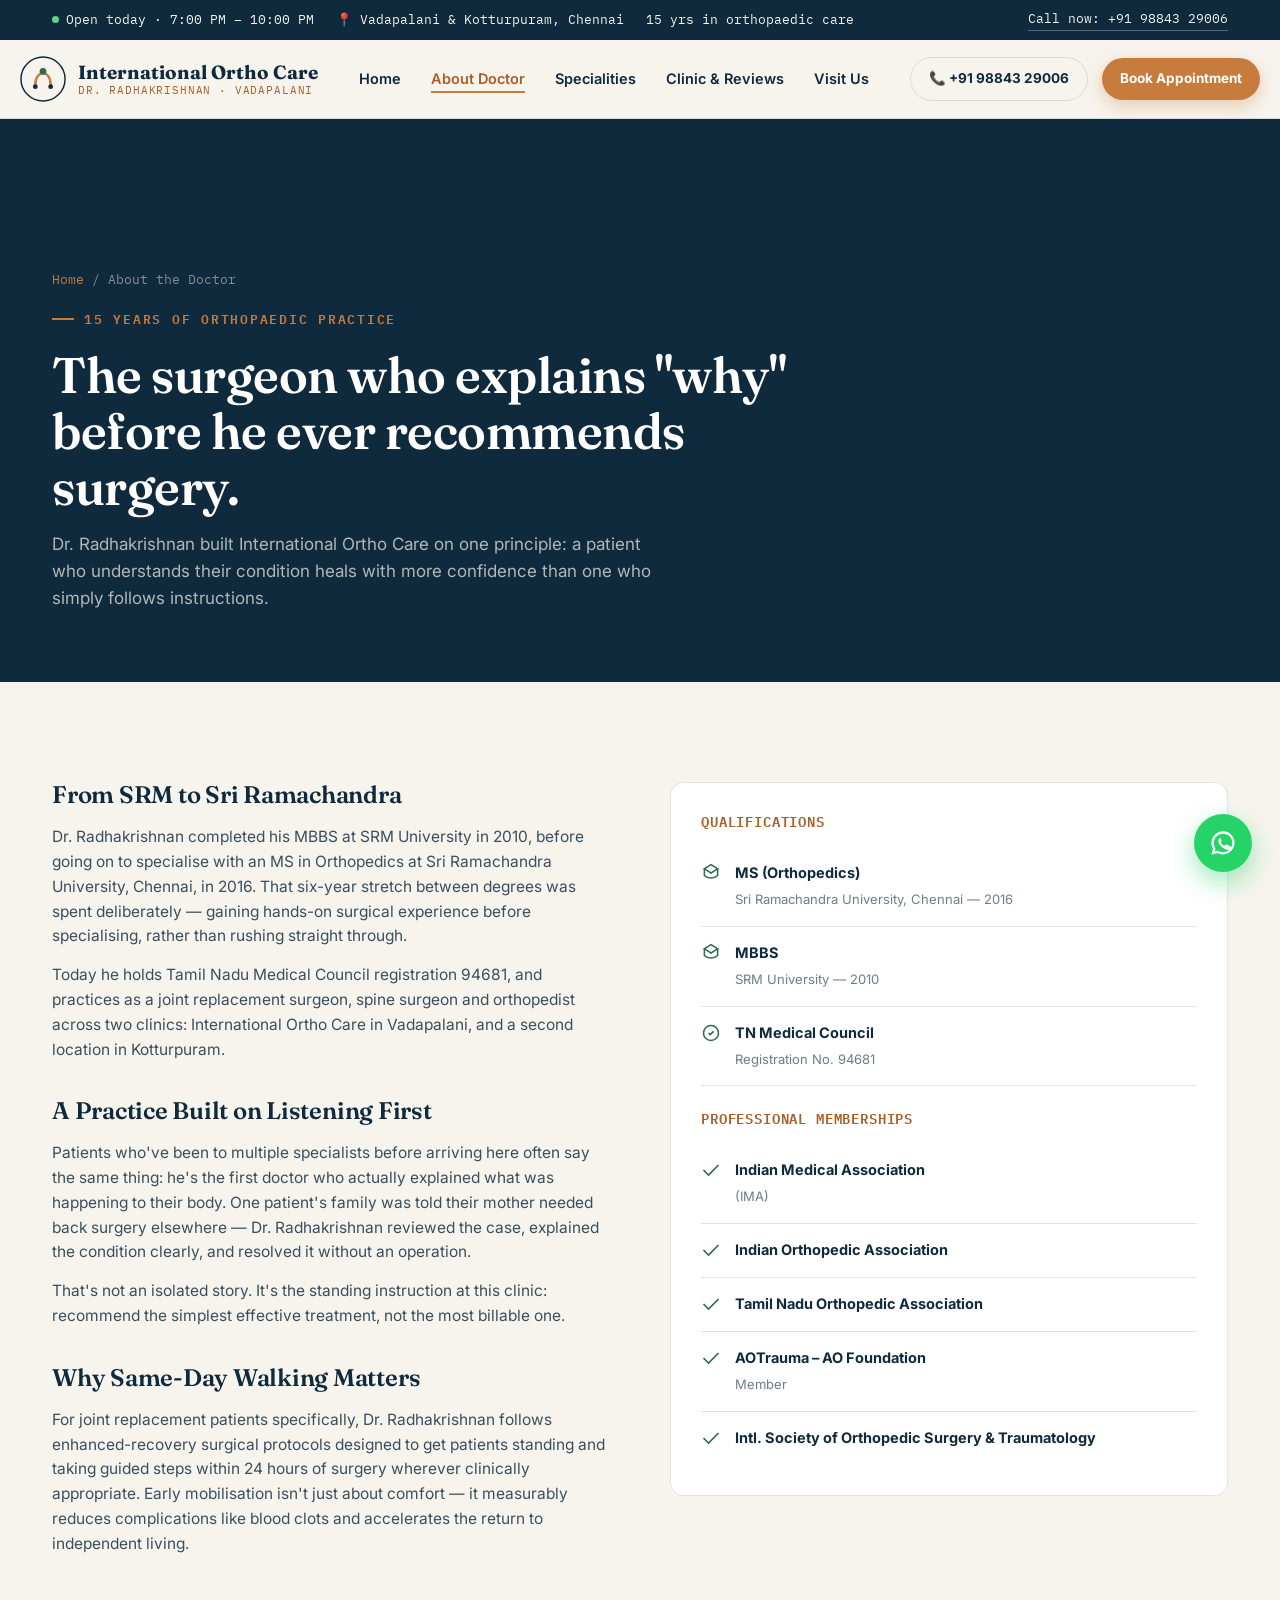
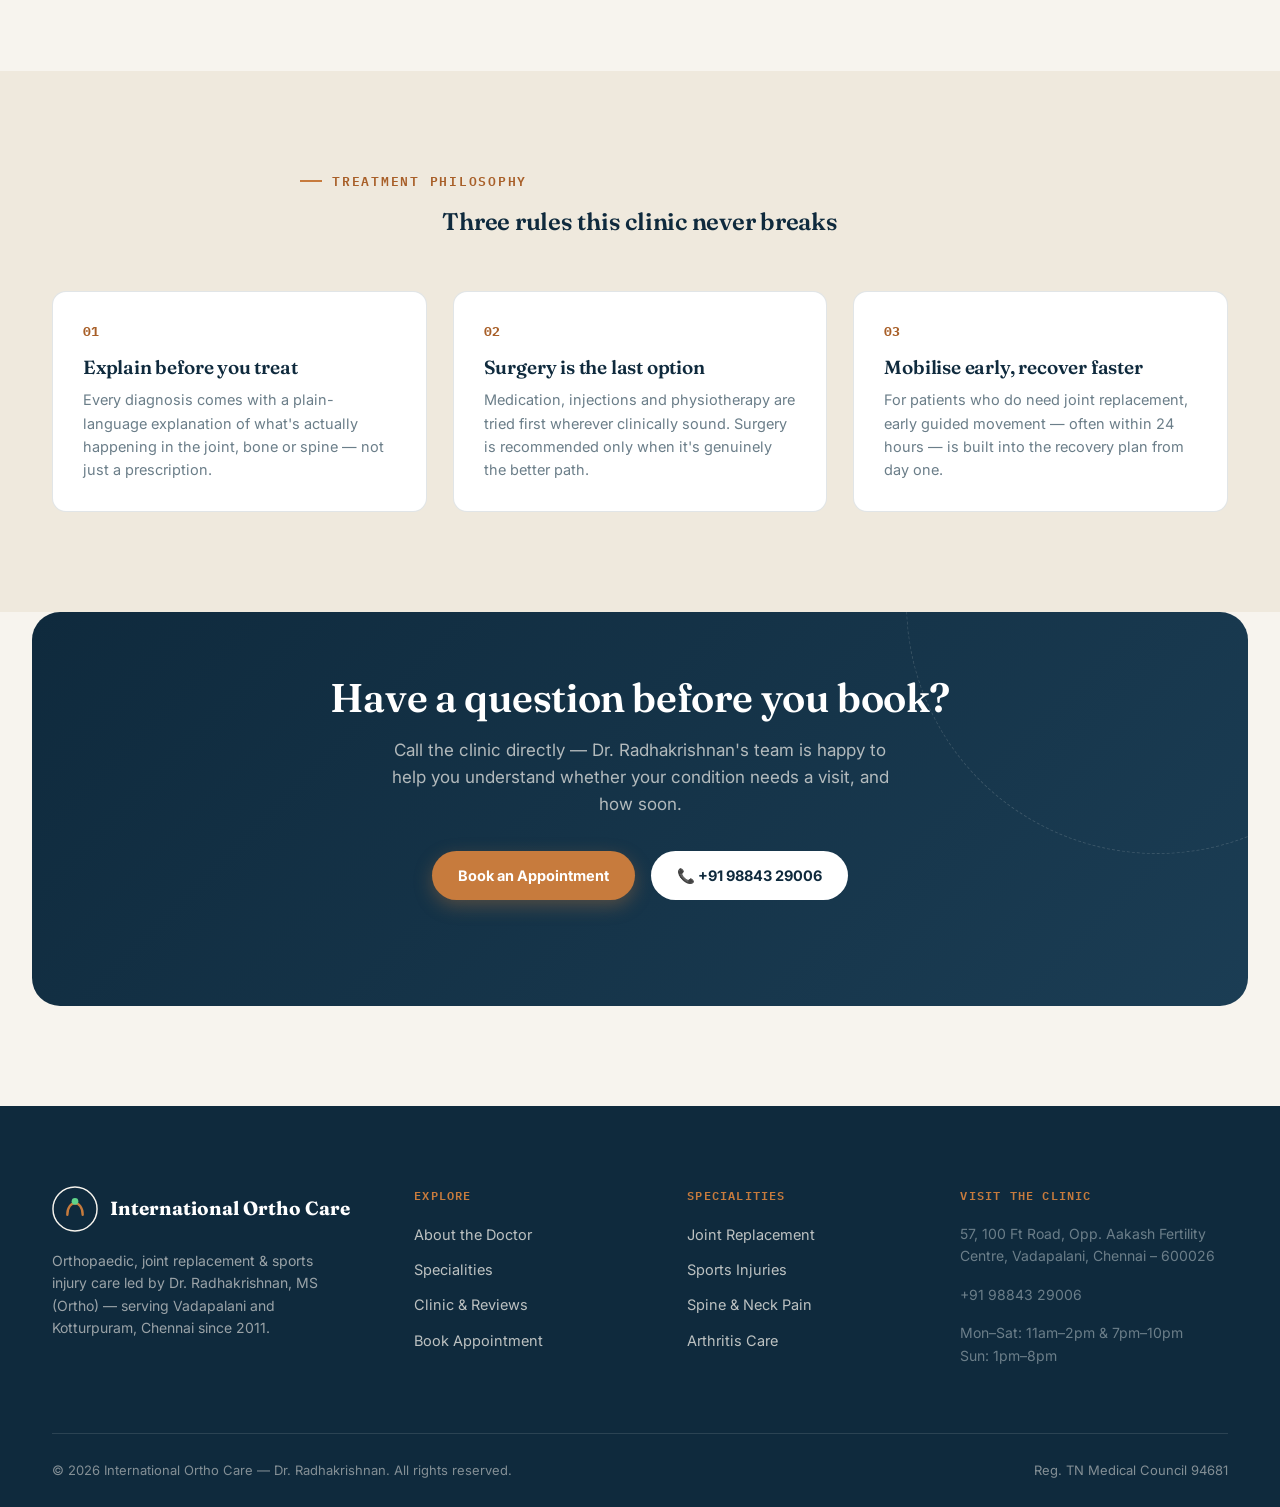
==== about.html @ 9eb08858 "ortho clinic full website" ====
<!doctype html>
<html lang="en">
  <head>
    <meta charset="UTF-8" />
    <meta name="viewport" content="width=device-width, initial-scale=1.0" />
    <title>
      About Dr. Radhakrishnan, MS (Ortho) | International Ortho Care, Vadapalani
    </title>
    <meta
      name="description"
      content="Meet Dr. Radhakrishnan — MS in Orthopedics from Sri Ramachandra University, 15 years' experience in joint replacement, sports injury & spine care at International Ortho Care, Vadapalani, Chennai."
    />
    <link
      rel="canonical"
      href="https://www.internationalorthocare.com/about.html"
    />
    <link rel="preconnect" href="https://fonts.googleapis.com" />
    <link rel="preconnect" href="https://fonts.gstatic.com" crossorigin />
    <link rel="stylesheet" href="css/style.css" />
    <style>
      .page-hero {
        background: var(--navy);
        padding: 150px 0 70px;
      }
      .page-hero .eyebrow {
        color: var(--clay);
      }
      .page-hero h1 {
        color: var(--white);
        font-size: clamp(34px, 4vw, 50px);
        max-width: 760px;
      }
      .page-hero p {
        color: rgba(247, 244, 238, 0.7);
        font-size: 17px;
        max-width: 600px;
        margin-top: 16px;
      }
      .breadcrumb {
        font-family: var(--mono);
        font-size: 12.5px;
        color: rgba(247, 244, 238, 0.5);
        margin-bottom: 20px;
      }
      .breadcrumb a {
        color: var(--clay);
      }

      .bio-grid {
        display: grid;
        grid-template-columns: 1fr 1fr;
        gap: 60px;
        align-items: start;
      }
      .bio-grid h3 {
        font-size: 24px;
        margin-bottom: 16px;
        margin-top: 36px;
      }
      .bio-grid h3:first-child {
        margin-top: 0;
      }
      .bio-grid p {
        font-size: 15.5px;
        color: var(--slate);
        margin-bottom: 14px;
      }

      .cred-list {
        background: var(--white);
        border: 1px solid var(--line);
        border-radius: var(--radius);
        padding: 30px;
        position: sticky;
        top: 100px;
      }
      .cred-list h4 {
        font-size: 14px;
        font-family: var(--mono);
        letter-spacing: 0.06em;
        text-transform: uppercase;
        color: var(--clay-deep);
        margin-bottom: 18px;
      }
      .cred-row {
        display: flex;
        gap: 14px;
        padding: 14px 0;
        border-bottom: 1px solid var(--line);
      }
      .cred-row:last-child {
        border-bottom: none;
      }
      .cred-row svg {
        flex-shrink: 0;
        color: var(--recovery);
        margin-top: 2px;
      }
      .cred-row strong {
        display: block;
        font-size: 14.5px;
        color: var(--navy);
        margin-bottom: 2px;
      }
      .cred-row span {
        font-size: 13px;
        color: var(--slate-light);
      }

      .philosophy-grid {
        display: grid;
        grid-template-columns: repeat(3, 1fr);
        gap: 26px;
      }
      .phil-card {
        background: var(--white);
        border-radius: var(--radius);
        padding: 30px;
        border: 1px solid var(--line);
      }
      .phil-num {
        font-family: var(--mono);
        font-size: 13px;
        color: var(--clay-deep);
        font-weight: 700;
        margin-bottom: 14px;
      }
      .phil-card h4 {
        font-size: 19px;
        margin-bottom: 10px;
      }
      .phil-card p {
        font-size: 14.5px;
        color: var(--slate-light);
      }
    </style>
  </head>
  <body>
    <a href="#main" class="skip-link">Skip to main content</a>

    <div class="topbar">
      <div class="container">
        <div class="topbar-left">
          <span
            ><span class="dot-live"></span> Open today · 7:00 PM – 10:00
            PM</span
          >
          <span>📍 Vadapalani &amp; Kotturpuram, Chennai</span>
          <span>15 yrs in orthopaedic care</span>
        </div>
        <a href="tel:+918124456789">Call now: +91 98843 29006</a>
      </div>
    </div>

    <header class="site-header">
      <div class="container nav-row">
        <a href="index.html" class="brand">
          <svg class="brand-mark" viewBox="0 0 48 48" fill="none">
            <circle
              cx="24"
              cy="24"
              r="23"
              stroke="#0F2A3D"
              stroke-width="1.5"
            />
            <path
              d="M16 30 C16 22, 20 18, 24 18 C28 18, 32 22, 32 30"
              stroke="#C77B3D"
              stroke-width="2.5"
              stroke-linecap="round"
              fill="none"
            />
            <circle cx="24" cy="16" r="3.5" fill="#2E6B4F" />
            <circle cx="16" cy="32" r="2.5" fill="#0F2A3D" />
            <circle cx="32" cy="32" r="2.5" fill="#0F2A3D" />
          </svg>
          <span class="brand-text"
            ><strong>International Ortho Care</strong
            ><span>Dr. Radhakrishnan · Vadapalani</span></span
          >
        </a>
        <nav class="main-nav">
          <ul>
            <li><a href="index.html">Home</a></li>
            <li><a href="about.html">About Doctor</a></li>
            <li><a href="services.html">Specialities</a></li>
            <li><a href="gallery.html">Clinic &amp; Reviews</a></li>
            <li><a href="contact.html">Visit Us</a></li>
          </ul>
        </nav>
        <div class="nav-cta">
          <a href="tel:+918124456789" class="btn btn-ghost btn-sm"
            >📞 +91 98843 29006</a
          >
          <a href="contact.html#book" class="btn btn-primary btn-sm"
            >Book Appointment</a
          >
        </div>
        <button class="nav-toggle" aria-label="Open menu">
          <span></span><span></span><span></span>
        </button>
      </div>
    </header>

    <div class="mobile-menu">
      <button class="mobile-close" aria-label="Close menu">
        <svg viewBox="0 0 24 24" fill="none">
          <path
            d="M5 5L19 19M19 5L5 19"
            stroke="currentColor"
            stroke-width="2"
            stroke-linecap="round"
          />
        </svg>
      </button>
      <ul>
        <li><a href="index.html">Home</a></li>
        <li><a href="about.html">About Doctor</a></li>
        <li><a href="services.html">Specialities</a></li>
        <li><a href="gallery.html">Clinic &amp; Reviews</a></li>
        <li><a href="contact.html">Visit Us</a></li>
      </ul>
      <a
        href="tel:+918124456789"
        class="btn btn-light btn-block"
        style="margin-bottom: 12px"
        >📞 Call +91 98843 29006</a
      >
      <a href="contact.html#book" class="btn btn-primary btn-block"
        >Book Appointment</a
      >
    </div>

    <main id="main">
      <section class="page-hero">
        <div class="container">
          <div class="breadcrumb">
            <a href="index.html">Home</a> / About the Doctor
          </div>
          <div class="eyebrow">15 Years of Orthopaedic Practice</div>
          <h1>
            The surgeon who explains "why" before he ever recommends surgery.
          </h1>
          <p>
            Dr. Radhakrishnan built International Ortho Care on one principle: a
            patient who understands their condition heals with more confidence
            than one who simply follows instructions.
          </p>
        </div>
      </section>

      <section class="section-pad">
        <div class="container">
          <div class="bio-grid">
            <div class="reveal">
              <h3>From SRM to Sri Ramachandra</h3>
              <p>
                Dr. Radhakrishnan completed his MBBS at SRM University in 2010,
                before going on to specialise with an MS in Orthopedics at Sri
                Ramachandra University, Chennai, in 2016. That six-year stretch
                between degrees was spent deliberately — gaining hands-on
                surgical experience before specialising, rather than rushing
                straight through.
              </p>
              <p>
                Today he holds Tamil Nadu Medical Council registration 94681,
                and practices as a joint replacement surgeon, spine surgeon and
                orthopedist across two clinics: International Ortho Care in
                Vadapalani, and a second location in Kotturpuram.
              </p>

              <h3>A Practice Built on Listening First</h3>
              <p>
                Patients who've been to multiple specialists before arriving
                here often say the same thing: he's the first doctor who
                actually explained what was happening to their body. One
                patient's family was told their mother needed back surgery
                elsewhere — Dr. Radhakrishnan reviewed the case, explained the
                condition clearly, and resolved it without an operation.
              </p>
              <p>
                That's not an isolated story. It's the standing instruction at
                this clinic: recommend the simplest effective treatment, not the
                most billable one.
              </p>

              <h3>Why Same-Day Walking Matters</h3>
              <p>
                For joint replacement patients specifically, Dr. Radhakrishnan
                follows enhanced-recovery surgical protocols designed to get
                patients standing and taking guided steps within 24 hours of
                surgery wherever clinically appropriate. Early mobilisation
                isn't just about comfort — it measurably reduces complications
                like blood clots and accelerates the return to independent
                living.
              </p>
            </div>

            <div class="cred-list reveal">
              <h4>Qualifications</h4>
              <div class="cred-row">
                <svg width="20" height="20" viewBox="0 0 24 24" fill="none">
                  <path
                    d="M12 2L20 7L12 12L4 7L12 2Z"
                    stroke="currentColor"
                    stroke-width="1.8"
                  />
                  <path
                    d="M4 7V15C4 15 7 18 12 18C17 18 20 15 20 15V7"
                    stroke="currentColor"
                    stroke-width="1.8"
                  />
                </svg>
                <div>
                  <strong>MS (Orthopedics)</strong
                  ><span>Sri Ramachandra University, Chennai — 2016</span>
                </div>
              </div>
              <div class="cred-row">
                <svg width="20" height="20" viewBox="0 0 24 24" fill="none">
                  <path
                    d="M12 2L20 7L12 12L4 7L12 2Z"
                    stroke="currentColor"
                    stroke-width="1.8"
                  />
                  <path
                    d="M4 7V15C4 15 7 18 12 18C17 18 20 15 20 15V7"
                    stroke="currentColor"
                    stroke-width="1.8"
                  />
                </svg>
                <div>
                  <strong>MBBS</strong><span>SRM University — 2010</span>
                </div>
              </div>
              <div class="cred-row">
                <svg width="20" height="20" viewBox="0 0 24 24" fill="none">
                  <path
                    d="M9 12L11 14L15 10"
                    stroke="currentColor"
                    stroke-width="2"
                  />
                  <circle
                    cx="12"
                    cy="12"
                    r="9"
                    stroke="currentColor"
                    stroke-width="1.8"
                  />
                </svg>
                <div>
                  <strong>TN Medical Council</strong
                  ><span>Registration No. 94681</span>
                </div>
              </div>
              <h4 style="margin-top: 24px">Professional Memberships</h4>
              <div class="cred-row">
                <svg width="20" height="20" viewBox="0 0 24 24" fill="none">
                  <path
                    d="M3 12L9 18L21 6"
                    stroke="currentColor"
                    stroke-width="2"
                  />
                </svg>
                <div>
                  <strong>Indian Medical Association</strong><span>(IMA)</span>
                </div>
              </div>
              <div class="cred-row">
                <svg width="20" height="20" viewBox="0 0 24 24" fill="none">
                  <path
                    d="M3 12L9 18L21 6"
                    stroke="currentColor"
                    stroke-width="2"
                  />
                </svg>
                <div><strong>Indian Orthopedic Association</strong></div>
              </div>
              <div class="cred-row">
                <svg width="20" height="20" viewBox="0 0 24 24" fill="none">
                  <path
                    d="M3 12L9 18L21 6"
                    stroke="currentColor"
                    stroke-width="2"
                  />
                </svg>
                <div><strong>Tamil Nadu Orthopedic Association</strong></div>
              </div>
              <div class="cred-row">
                <svg width="20" height="20" viewBox="0 0 24 24" fill="none">
                  <path
                    d="M3 12L9 18L21 6"
                    stroke="currentColor"
                    stroke-width="2"
                  />
                </svg>
                <div>
                  <strong>AOTrauma – AO Foundation</strong><span>Member</span>
                </div>
              </div>
              <div class="cred-row">
                <svg width="20" height="20" viewBox="0 0 24 24" fill="none">
                  <path
                    d="M3 12L9 18L21 6"
                    stroke="currentColor"
                    stroke-width="2"
                  />
                </svg>
                <div>
                  <strong
                    >Intl. Society of Orthopedic Surgery &amp;
                    Traumatology</strong
                  >
                </div>
              </div>
            </div>
          </div>
        </div>
      </section>

      <section class="section-pad bg-deep">
        <div class="container">
          <div class="section-head center reveal">
            <div class="eyebrow">Treatment Philosophy</div>
            <h2>Three rules this clinic never breaks</h2>
          </div>
          <div class="philosophy-grid reveal-stagger">
            <div class="phil-card">
              <div class="phil-num">01</div>
              <h4>Explain before you treat</h4>
              <p>
                Every diagnosis comes with a plain-language explanation of
                what's actually happening in the joint, bone or spine — not just
                a prescription.
              </p>
            </div>
            <div class="phil-card">
              <div class="phil-num">02</div>
              <h4>Surgery is the last option</h4>
              <p>
                Medication, injections and physiotherapy are tried first
                wherever clinically sound. Surgery is recommended only when it's
                genuinely the better path.
              </p>
            </div>
            <div class="phil-card">
              <div class="phil-num">03</div>
              <h4>Mobilise early, recover faster</h4>
              <p>
                For patients who do need joint replacement, early guided
                movement — often within 24 hours — is built into the recovery
                plan from day one.
              </p>
            </div>
          </div>
        </div>
      </section>

      <section class="section-pad" style="padding-top: 0">
        <div class="cta-banner reveal">
          <h2>Have a question before you book?</h2>
          <p>
            Call the clinic directly — Dr. Radhakrishnan's team is happy to help
            you understand whether your condition needs a visit, and how soon.
          </p>
          <div class="hero-ctas">
            <a href="contact.html#book" class="btn btn-primary"
              >Book an Appointment</a
            >
            <a href="tel:+918124456789" class="btn btn-light"
              >📞 +91 98843 29006</a
            >
          </div>
        </div>
      </section>
    </main>

    <footer class="site-footer">
      <div class="container">
        <div class="footer-grid">
          <div class="footer-col footer-brand">
            <a href="index.html" class="brand">
              <svg class="brand-mark" viewBox="0 0 48 48" fill="none">
                <circle
                  cx="24"
                  cy="24"
                  r="23"
                  stroke="#F7F4EE"
                  stroke-width="1.5"
                />
                <path
                  d="M16 30 C16 22, 20 18, 24 18 C28 18, 32 22, 32 30"
                  stroke="#C77B3D"
                  stroke-width="2.5"
                  stroke-linecap="round"
                  fill="none"
                />
                <circle cx="24" cy="16" r="3.5" fill="#5FD38A" />
              </svg>
              <span class="brand-text"
                ><strong>International Ortho Care</strong></span
              >
            </a>
            <p>
              Orthopaedic, joint replacement &amp; sports injury care led by Dr.
              Radhakrishnan, MS (Ortho) — serving Vadapalani and Kotturpuram,
              Chennai since 2011.
            </p>
          </div>
          <div class="footer-col">
            <h5>Explore</h5>
            <ul>
              <li><a href="about.html">About the Doctor</a></li>
              <li><a href="services.html">Specialities</a></li>
              <li><a href="gallery.html">Clinic &amp; Reviews</a></li>
              <li><a href="contact.html">Book Appointment</a></li>
            </ul>
          </div>
          <div class="footer-col">
            <h5>Specialities</h5>
            <ul>
              <li>
                <a href="services.html#joint-replacement">Joint Replacement</a>
              </li>
              <li><a href="services.html#sports-injury">Sports Injuries</a></li>
              <li><a href="services.html#spine">Spine &amp; Neck Pain</a></li>
              <li><a href="services.html#arthritis">Arthritis Care</a></li>
            </ul>
          </div>
          <div class="footer-col">
            <h5>Visit the Clinic</h5>
            <div class="visit-row">
              <p>
                57, 100 Ft Road, Opp. Aakash Fertility Centre, Vadapalani,
                Chennai – 600026
              </p>
            </div>
            <div class="visit-row">
              <a href="tel:+918124456789">+91 98843 29006</a>
            </div>
            <div class="visit-row">
              <p>Mon–Sat: 11am–2pm &amp; 7pm–10pm<br />Sun: 1pm–8pm</p>
            </div>
          </div>
        </div>
        <div class="footer-bottom">
          <span
            >© 2026 International Ortho Care — Dr. Radhakrishnan. All rights
            reserved.</span
          ><span>Reg. TN Medical Council 94681</span>
        </div>
      </div>
    </footer>

    <div class="sticky-cta">
      <a href="tel:+918124456789" class="btn btn-ghost">📞 Call</a>
      <a href="contact.html#book" class="btn btn-primary">Book Appointment</a>
    </div>

    <a
      href="https://wa.me/918124456789?text=Hi%2C%20I%27d%20like%20to%20book%20an%20appointment"
      class="fab-whatsapp"
      aria-label="Chat on WhatsApp"
      target="_blank"
      rel="noopener"
    >
      <svg width="28" height="28" viewBox="0 0 24 24" fill="white">
        <path
          d="M12.04 2C6.58 2 2.13 6.45 2.13 11.91C2.13 13.66 2.6 15.36 3.48 16.86L2 22L7.32 20.55C8.76 21.34 10.38 21.76 12.04 21.76C17.5 21.76 21.95 17.31 21.95 11.85C21.95 9.2 20.92 6.71 19.05 4.84C17.18 2.96 14.69 2 12.04 2ZM12.04 19.93C10.56 19.93 9.12 19.53 7.86 18.78L7.55 18.6L4.83 19.33L5.58 16.7L5.38 16.38C4.55 15.06 4.11 13.51 4.11 11.91C4.11 7.52 7.65 3.97 12.05 3.97C14.18 3.97 16.18 4.8 17.67 6.3C19.16 7.79 19.98 9.78 19.97 11.85C19.97 16.24 16.43 19.93 12.04 19.93ZM16.56 13.99C16.32 13.87 15.15 13.29 14.93 13.21C14.71 13.13 14.55 13.09 14.39 13.33C14.23 13.57 13.77 14.11 13.62 14.27C13.48 14.43 13.34 14.45 13.1 14.33C12.86 14.21 12.13 13.96 11.36 13.27C10.66 12.65 10.21 11.89 10.07 11.65C9.93 11.41 10.06 11.27 10.18 11.15C10.3 11.03 10.46 10.83 10.6 10.65C10.74 10.47 10.78 10.35 10.86 10.19C10.94 10.03 10.9 9.89 10.82 9.77C10.74 9.65 10.34 8.69 10.16 8.27C9.98 7.85 9.78 7.91 9.62 7.91C9.46 7.91 9.18 7.91 8.94 8.13C8.7 8.35 8 9.01 8 10.33C8 11.65 8.96 12.93 9.1 13.13C9.24 13.33 11 16.05 13.7 17.07C16.4 18.09 16.4 17.73 16.84 17.69C17.28 17.65 18.36 17.05 18.58 16.41C18.8 15.77 18.8 15.23 18.72 15.13C18.64 15.03 16.8 14.11 16.56 13.99Z"
        />
      </svg>
    </a>

    <script src="js/main.js"></script>
  </body>
</html>
---- css/style.css ----
/* ============================================
   INTERNATIONAL ORTHO CARE — DESIGN SYSTEM
   ============================================ */

@import url('https://fonts.googleapis.com/css2?family=Fraunces:ital,opsz,wght@0,9..144,300..900;1,9..144,300..900&family=Inter:wght@400;500;600;700;800&family=IBM+Plex+Mono:wght@400;500;600&display=swap');

:root{
  /* Color tokens */
  --navy: #0F2A3D;
  --navy-soft: #1B3D54;
  --bone: #F7F4EE;
  --bone-deep: #EFE9DD;
  --clay: #C77B3D;
  --clay-deep: #A85F28;
  --recovery: #2E6B4F;
  --recovery-light: #DCE9E1;
  --slate: #3A4F5C;
  --slate-light: #6B7E89;
  --white: #FFFFFF;
  --line: rgba(15,42,61,0.12);

  /* Type */
  --display: 'Fraunces', serif;
  --body: 'Inter', sans-serif;
  --mono: 'IBM Plex Mono', monospace;

  --radius: 14px;
  --radius-sm: 8px;
  --ease: cubic-bezier(.22,1,.36,1);
}

*{ margin:0; padding:0; box-sizing:border-box; }
html{ scroll-behavior:smooth; }

@media (prefers-reduced-motion: reduce){
  html{ scroll-behavior:auto; }
  *, *::before, *::after{ animation-duration:0.001ms !important; animation-iteration-count:1 !important; transition-duration:0.001ms !important; scroll-behavior:auto !important; }
}

body{
  font-family: var(--body);
  background: var(--bone);
  color: var(--slate);
  line-height: 1.6;
  font-size: 16px;
  overflow-x: hidden;
  -webkit-font-smoothing: antialiased;
}

img{ max-width:100%; display:block; }
a{ color:inherit; text-decoration:none; }
ul{ list-style:none; }
button{ font-family:inherit; cursor:pointer; border:none; background:none; }

.container{
  max-width: 1240px;
  margin: 0 auto;
  padding: 0 32px;
}

h1,h2,h3,h4{
  font-family: var(--display);
  color: var(--navy);
  font-weight: 600;
  line-height: 1.12;
  letter-spacing: -0.01em;
}

.eyebrow{
  font-family: var(--mono);
  font-size: 12.5px;
  letter-spacing: 0.14em;
  text-transform: uppercase;
  color: var(--clay-deep);
  font-weight: 600;
  display:flex;
  align-items:center;
  gap:10px;
  margin-bottom: 18px;
}
.eyebrow::before{
  content:'';
  width:22px; height:2px;
  background: var(--clay);
  display:inline-block;
}

:focus-visible{
  outline: 3px solid var(--clay);
  outline-offset: 3px;
  border-radius: 4px;
}

/* ============ SKIP LINK ============ */
.skip-link{
  position:absolute; left:-999px; top:auto;
  background:var(--navy); color:var(--white); padding:10px 18px;
  z-index:999; border-radius:0 0 8px 0;
}
.skip-link:focus{ left:0; top:0; }

/* ============ TOPBAR (urgency strip) ============ */
.topbar{
  background: var(--navy);
  color: var(--bone);
  font-family: var(--mono);
  font-size: 13px;
}
.topbar .container{
  display:flex; justify-content:space-between; align-items:center;
  padding-top:9px; padding-bottom:9px;
  flex-wrap:wrap; gap:8px;
}
.topbar-left{ display:flex; gap:22px; align-items:center; flex-wrap:wrap; }
.topbar-left span{ display:flex; align-items:center; gap:7px; }
.dot-live{
  width:7px; height:7px; border-radius:50%; background:#5FD38A;
  box-shadow:0 0 0 0 rgba(95,211,138,.6);
  animation: pulse-dot 2s infinite;
}
@keyframes pulse-dot{
  0%{ box-shadow:0 0 0 0 rgba(95,211,138,.6); }
  70%{ box-shadow:0 0 0 6px rgba(95,211,138,0); }
  100%{ box-shadow:0 0 0 0 rgba(95,211,138,0); }
}
.topbar a{ color:var(--bone); border-bottom:1px solid rgba(247,244,238,.3); }
.topbar a:hover{ border-color: var(--clay); color: #fff; }

/* ============ HEADER / NAV ============ */
.site-header{
  background: rgba(247,244,238,0.92);
  backdrop-filter: blur(10px);
  position: sticky; top:0; z-index: 200;
  border-bottom: 1px solid var(--line);
  transition: box-shadow .3s var(--ease);
}
.site-header.scrolled{ box-shadow: 0 6px 24px rgba(15,42,61,0.08); }
.nav-row{
  display:flex; align-items:center; justify-content:space-between;
  padding: 16px 0;
}
.brand{ display:flex; align-items:center; gap:12px; }
.brand-mark{
  width:46px; height:46px; flex-shrink:0;
}
.brand-text{ display:flex; flex-direction:column; line-height:1.15; }
.brand-text strong{
  font-family: var(--display); font-size: 19px; color: var(--navy); font-weight:700;
}
.brand-text span{
  font-family: var(--mono); font-size: 10.5px; letter-spacing:.08em; color: var(--clay-deep); text-transform:uppercase;
}

.main-nav{ display:flex; align-items:center; gap:34px; }
.main-nav ul{ display:flex; gap:30px; }
.main-nav a{
  font-size: 14.5px; font-weight:600; color: var(--navy);
  position:relative; padding: 6px 0;
}
.main-nav a::after{
  content:''; position:absolute; left:0; bottom:0; width:0; height:2px;
  background: var(--clay); transition: width .3s var(--ease);
}
.main-nav a:hover::after, .main-nav a.active::after{ width:100%; }
.main-nav a.active{ color: var(--clay-deep); }

.nav-cta{ display:flex; align-items:center; gap:14px; }

.btn{
  display:inline-flex; align-items:center; justify-content:center; gap:9px;
  padding: 13px 26px;
  border-radius: 100px;
  font-weight:700; font-size:14.5px;
  transition: transform .25s var(--ease), box-shadow .25s var(--ease), background .25s var(--ease);
  white-space:nowrap;
}
.btn-primary{
  background: var(--clay); color: var(--white);
  box-shadow: 0 6px 18px rgba(199,123,61,0.35);
}
.btn-primary:hover{ background: var(--clay-deep); transform: translateY(-2px); box-shadow: 0 10px 24px rgba(199,123,61,0.45); }
.btn-ghost{
  background: transparent; color: var(--navy); border: 1.5px solid var(--line);
}
.btn-ghost:hover{ border-color: var(--navy); background: rgba(15,42,61,0.04); }
.btn-light{
  background: var(--white); color: var(--navy);
}
.btn-light:hover{ transform: translateY(-2px); box-shadow: 0 10px 24px rgba(0,0,0,0.12); }
.btn-block{ width:100%; }
.btn-sm{ padding:10px 18px; font-size:13.5px; }

.nav-toggle{ display:none; }

/* ============ HERO ============ */
.hero{
  position:relative;
  background: linear-gradient(180deg, var(--bone) 0%, var(--bone) 60%, var(--bone-deep) 100%);
  overflow:hidden;
  padding-top: 64px;
}
.hero .container{
  display:grid;
  grid-template-columns: 1.05fr 0.95fr;
  align-items:center;
  gap: 40px;
  padding-top: 56px;
  padding-bottom: 70px;
  min-height: 640px;
}
.hero-rating-chip{
  display:inline-flex; align-items:center; gap:10px;
  background:var(--white); border:1px solid var(--line);
  padding:8px 16px 8px 8px; border-radius:100px;
  font-family:var(--mono); font-size:13px; font-weight:600; color:var(--navy);
  margin-bottom:22px;
  box-shadow: 0 4px 14px rgba(15,42,61,0.06);
  opacity:0; animation: rise .7s var(--ease) .1s forwards;
}
.hero-rating-chip .stars{ color:#E8A33D; letter-spacing:1px; }
.hero h1{
  font-size: clamp(38px, 4.6vw, 58px);
  margin-bottom: 22px;
  opacity:0; animation: rise .8s var(--ease) .22s forwards;
}
.hero h1 em{
  font-style:italic; color: var(--clay-deep); font-weight:600;
  position:relative;
  white-space:nowrap;
}
.hero-lead{
  font-size: 18px; color: var(--slate); max-width: 540px; margin-bottom: 34px;
  opacity:0; animation: rise .8s var(--ease) .34s forwards;
}
.hero-ctas{
  display:flex; gap:16px; flex-wrap:wrap; margin-bottom:42px;
  opacity:0; animation: rise .8s var(--ease) .46s forwards;
}
.hero-trustbar{
  display:flex; gap:36px; flex-wrap:wrap;
  opacity:0; animation: rise .8s var(--ease) .58s forwards;
}
.hero-trustbar .stat{ display:flex; flex-direction:column; }
.hero-trustbar .stat strong{
  font-family: var(--mono); font-size: 26px; color: var(--navy); font-weight:600; line-height:1;
}
.hero-trustbar .stat span{ font-size:12.5px; color: var(--slate-light); margin-top:4px; }

@keyframes rise{
  from{ opacity:0; transform: translateY(18px); }
  to{ opacity:1; transform: translateY(0); }
}

/* --- Anatomical joint visual --- */
.hero-visual{
  position:relative;
  display:flex; align-items:center; justify-content:center;
  height: 100%;
}
.joint-stage{
  position:relative; width: 100%; max-width: 480px; aspect-ratio: 1/1.05;
}
.joint-ring{
  position:absolute; inset:0; border-radius:50%;
  background: radial-gradient(circle at 38% 32%, rgba(255,255,255,0.9), rgba(239,233,221,0.2) 70%);
  border: 1px dashed rgba(15,42,61,0.18);
  animation: spin-slow 60s linear infinite;
}
@keyframes spin-slow{ to{ transform: rotate(360deg); } }
.joint-svg{ position:relative; z-index:2; width:100%; height:100%; }
.joint-label{
  position:absolute; background: var(--white); border:1px solid var(--line);
  border-radius: 10px; padding:8px 13px; font-family:var(--mono); font-size:11.5px;
  font-weight:600; color: var(--navy); box-shadow: 0 6px 16px rgba(15,42,61,0.08);
  opacity:0; animation: tag-in .6s var(--ease) forwards;
}
.joint-label .dotline{
  position:absolute; width:1px; background: var(--clay); opacity:.5;
}
@keyframes tag-in{ from{opacity:0; transform:scale(.8);} to{opacity:1; transform:scale(1);} }

.scroll-cue{
  position:absolute; bottom:22px; left:50%; transform:translateX(-50%);
  display:flex; flex-direction:column; align-items:center; gap:8px;
  font-family:var(--mono); font-size:11px; letter-spacing:.1em; color: var(--slate-light);
  text-transform:uppercase;
}
.scroll-cue .line{ width:1px; height:26px; background: var(--slate-light); position:relative; overflow:hidden; }
.scroll-cue .line::after{
  content:''; position:absolute; top:-26px; left:0; width:1px; height:26px; background: var(--clay);
  animation: scroll-down 1.8s ease-in-out infinite;
}
@keyframes scroll-down{ to{ top:26px; } }

/* ============ SECTION SCAFFOLDING ============ */
section{ position:relative; }
.section-pad{ padding: 100px 0; }
.section-head{ max-width: 680px; margin-bottom: 56px; }
.section-head.center{ margin-left:auto; margin-right:auto; text-align:center; }
.section-head p{ font-size:17px; color: var(--slate-light); margin-top:14px; }

.bg-navy{ background: var(--navy); color: var(--bone); }
.bg-navy h2, .bg-navy h3, .bg-navy h4{ color: var(--white); }
.bg-navy .section-head p{ color: rgba(247,244,238,0.68); }
.bg-deep{ background: var(--bone-deep); }

/* reveal-on-scroll */
.reveal{ opacity:0; transform: translateY(28px); transition: opacity .7s var(--ease), transform .7s var(--ease); }
.reveal.in{ opacity:1; transform:translateY(0); }
.reveal-stagger > *{ opacity:0; transform: translateY(28px); transition: opacity .6s var(--ease), transform .6s var(--ease); }
.reveal-stagger.in > *{ opacity:1; transform:translateY(0); }
.reveal-stagger.in > *:nth-child(1){ transition-delay: .04s; }
.reveal-stagger.in > *:nth-child(2){ transition-delay: .12s; }
.reveal-stagger.in > *:nth-child(3){ transition-delay: .20s; }
.reveal-stagger.in > *:nth-child(4){ transition-delay: .28s; }
.reveal-stagger.in > *:nth-child(5){ transition-delay: .36s; }
.reveal-stagger.in > *:nth-child(6){ transition-delay: .44s; }
.reveal-stagger.in > *:nth-child(7){ transition-delay: .52s; }
.reveal-stagger.in > *:nth-child(8){ transition-delay: .60s; }

/* ============ TRUST STRIP ============ */
.trust-strip{ background: var(--white); border-bottom:1px solid var(--line); border-top:1px solid var(--line); }
.trust-strip .container{
  display:flex; justify-content:space-between; align-items:center; flex-wrap:wrap;
  gap: 26px; padding: 26px 32px;
}
.trust-item{ display:flex; align-items:center; gap:12px; font-size:14px; color: var(--slate); font-weight:600; }
.trust-item svg{ flex-shrink:0; color: var(--clay-deep); }

/* ============ SPECIALITIES GRID ============ */
.spec-grid{
  display:grid;
  grid-template-columns: repeat(3, 1fr);
  gap: 26px;
}
.spec-card{
  background: var(--white);
  border: 1px solid var(--line);
  border-radius: var(--radius);
  padding: 32px 28px;
  position: relative;
  overflow:hidden;
  transition: transform .35s var(--ease), box-shadow .35s var(--ease), border-color .35s var(--ease);
}
.spec-card::before{
  content:'';
  position:absolute; top:0; left:0; width:100%; height:4px;
  background: linear-gradient(90deg, var(--clay), var(--recovery));
  transform: scaleX(0); transform-origin:left;
  transition: transform .45s var(--ease);
}
.spec-card:hover{ transform: translateY(-6px); box-shadow: 0 18px 34px rgba(15,42,61,0.1); border-color: transparent; }
.spec-card:hover::before{ transform: scaleX(1); }
.spec-icon{
  width:54px; height:54px; border-radius: 14px;
  background: var(--recovery-light);
  display:flex; align-items:center; justify-content:center;
  color: var(--recovery); margin-bottom: 22px;
  transition: transform .4s var(--ease);
}
.spec-card:hover .spec-icon{ transform: rotate(-6deg) scale(1.06); }
.spec-card h3{ font-size:20px; margin-bottom:10px; }
.spec-card p{ font-size:14.5px; color: var(--slate-light); margin-bottom:18px; }
.spec-tags{ display:flex; flex-wrap:wrap; gap:8px; }
.spec-tags span{
  font-family:var(--mono); font-size:11px; background: var(--bone-deep);
  color: var(--slate); padding:5px 10px; border-radius:6px; font-weight:500;
}
.spec-card a.learn{
  display:inline-flex; align-items:center; gap:6px; margin-top:18px;
  font-size:13.5px; font-weight:700; color: var(--clay-deep);
}
.spec-card a.learn svg{ transition: transform .3s var(--ease); }
.spec-card a.learn:hover svg{ transform: translateX(4px); }

/* ============ RECOVERY TIMELINE (signature) ============ */
.timeline-wrap{ position:relative; padding-top: 30px; }
.timeline-track{
  position:relative;
  height: 6px; background: var(--line); border-radius:10px;
  margin: 0 10px 0 10px;
  overflow:visible;
}
.timeline-fill{
  position:absolute; left:0; top:0; height:100%;
  background: linear-gradient(90deg, var(--recovery), var(--clay));
  border-radius:10px; width:0%;
  transition: width 1.4s var(--ease);
}
.timeline-track.in .timeline-fill{ width:100%; }
.timeline-walker{
  position:absolute; top:-19px; left:0;
  width:44px; height:44px;
  transition: left 1.4s var(--ease);
}
.timeline-track.in .timeline-walker{ left: calc(100% - 44px); }
.timeline-points{
  display:grid; grid-template-columns: repeat(4,1fr);
  margin-top: 34px;
}
.t-point{ position:relative; padding-left:2px; }
.t-point .t-dot{
  width:14px; height:14px; border-radius:50%; background: var(--white);
  border:3px solid var(--clay); position:absolute; top:-49px; left:-7px;
}
.t-point:nth-child(1) .t-dot{ left:0; }
.t-point:nth-child(4) .t-dot{ left: calc(100% - 7px); }
.t-point:nth-child(2) .t-dot, .t-point:nth-child(3) .t-dot{ display:none; }
.t-point .t-day{ font-family:var(--mono); font-size:12px; color: var(--clay-deep); font-weight:700; margin-bottom:6px; display:block; }
.t-point h4{ font-size:17px; margin-bottom:6px; }
.t-point p{ font-size:13.5px; color: var(--slate-light); }

/* ============ DOCTOR PROFILE ============ */
.doctor-section .container{
  display:grid; grid-template-columns: 0.85fr 1.15fr; gap:64px; align-items:center;
}
.doctor-photo-wrap{ position:relative; }
.doctor-photo{
  border-radius: var(--radius);
  background: linear-gradient(155deg, var(--navy-soft), var(--navy));
  aspect-ratio: 4/5;
  display:flex; align-items:center; justify-content:center;
  position:relative; overflow:hidden;
}
.doctor-photo svg{ width:62%; opacity:.92; }
.doctor-badge{
  position:absolute; bottom:-20px; right:-20px;
  background: var(--white); border-radius: var(--radius);
  padding: 18px 22px; box-shadow: 0 14px 30px rgba(15,42,61,0.16);
  display:flex; align-items:center; gap:14px;
}
.doctor-badge strong{ font-family:var(--mono); font-size:24px; color:var(--navy); display:block; line-height:1; }
.doctor-badge span{ font-size:12px; color:var(--slate-light); }
.doctor-creds{ display:flex; flex-wrap:wrap; gap:10px; margin: 22px 0 26px; }
.doctor-creds span{
  font-size:13px; font-weight:600; background: var(--recovery-light); color: var(--recovery);
  padding:7px 14px; border-radius:100px;
}
.doctor-memberships{ display:grid; grid-template-columns: 1fr 1fr; gap:12px; margin-top:28px; }
.doctor-memberships li{
  font-size:14px; padding:12px 16px; background:var(--white); border:1px solid var(--line);
  border-radius:10px; display:flex; gap:10px; align-items:flex-start;
}
.doctor-memberships li svg{ flex-shrink:0; color:var(--recovery); margin-top:2px; }

/* ============ STATS BAND ============ */
.stats-band{ background: var(--navy); }
.stats-grid{
  display:grid; grid-template-columns: repeat(4,1fr); gap:0;
}
.stat-block{ text-align:center; padding: 50px 20px; border-right:1px solid rgba(247,244,238,0.12); }
.stat-block:last-child{ border-right:none; }
.stat-num{
  font-family: var(--mono); font-size: clamp(32px,4vw,48px); font-weight:600; color: var(--white);
  display:block; margin-bottom:8px;
}
.stat-label{ font-size:13.5px; color: rgba(247,244,238,0.6); }

/* ============ TESTIMONIALS ============ */
.testi-grid{ display:grid; grid-template-columns: repeat(3,1fr); gap:24px; }
.testi-card{
  background: var(--white); border-radius: var(--radius); padding: 30px 28px;
  border:1px solid var(--line); position:relative;
}
.testi-stars{ color:#E8A33D; font-size:15px; margin-bottom:16px; letter-spacing:2px; }
.testi-card p{ font-size:15px; color: var(--slate); margin-bottom:22px; }
.testi-foot{ display:flex; align-items:center; gap:12px; }
.testi-avatar{
  width:40px; height:40px; border-radius:50%; background: var(--bone-deep);
  display:flex; align-items:center; justify-content:center;
  font-family:var(--mono); font-weight:700; color: var(--navy); font-size:14px;
}
.testi-foot strong{ font-size:14px; color:var(--navy); display:block; }
.testi-foot span{ font-size:12.5px; color: var(--slate-light); }

/* ============ MAP / VISIT ============ */
.visit-section .container{ display:grid; grid-template-columns: 1fr 1fr; gap:50px; align-items:stretch; }
.visit-card{
  background: var(--white); border-radius: var(--radius); border:1px solid var(--line);
  padding: 38px; display:flex; flex-direction:column;
}
.visit-row{ display:flex; gap:16px; padding: 16px 0; border-bottom:1px solid var(--line); }
.visit-row:last-of-type{ border-bottom:none; }
.visit-row svg{ flex-shrink:0; color: var(--clay-deep); margin-top:3px; }
.visit-row h4{ font-size:15px; margin-bottom:4px; }
.visit-row p, .visit-row a{ font-size:14px; color: var(--slate-light); }
.map-embed{
  border-radius: var(--radius); overflow:hidden; border:1px solid var(--line);
  min-height: 360px; background: var(--bone-deep); position:relative;
}
.map-embed iframe{ width:100%; height:100%; min-height:360px; border:0; filter: saturate(0.9); }

/* ============ FAQ ============ */
.faq-list{ max-width:760px; margin:0 auto; }
.faq-item{ border-bottom:1px solid var(--line); }
.faq-q{
  width:100%; display:flex; justify-content:space-between; align-items:center;
  padding: 24px 4px; text-align:left; font-family:var(--display); font-size:18px;
  font-weight:600; color: var(--navy);
}
.faq-q .plus{
  width:26px; height:26px; border-radius:50%; border:1.5px solid var(--clay);
  position:relative; flex-shrink:0; transition: transform .3s var(--ease), background .3s var(--ease);
}
.faq-q .plus::before, .faq-q .plus::after{
  content:''; position:absolute; background: var(--clay-deep); top:50%; left:50%;
  transform: translate(-50%,-50%);
}
.faq-q .plus::before{ width:11px; height:1.6px; }
.faq-q .plus::after{ width:1.6px; height:11px; transition: opacity .3s; }
.faq-item.open .plus{ transform: rotate(180deg); background: var(--clay); }
.faq-item.open .plus::before, .faq-item.open .plus::after{ background: var(--white); }
.faq-item.open .plus::after{ opacity:0; }
.faq-a{ max-height:0; overflow:hidden; transition: max-height .4s var(--ease); }
.faq-a p{ padding: 0 4px 24px; font-size:15px; color: var(--slate-light); max-width: 640px; }

/* ============ CTA BANNER ============ */
.cta-banner{
  background: linear-gradient(135deg, var(--navy) 0%, var(--navy-soft) 100%);
  border-radius: 28px; padding: 64px 60px; text-align:center;
  position:relative; overflow:hidden; margin: 0 32px;
}
.cta-banner::before{
  content:''; position:absolute; width:500px; height:500px; border-radius:50%;
  border: 1px dashed rgba(247,244,238,0.15); top:-260px; right:-160px;
}
.cta-banner h2{ color:var(--white); font-size: clamp(28px,3.4vw,40px); margin-bottom:16px; }
.cta-banner p{ color: rgba(247,244,238,0.7); font-size:17px; max-width:520px; margin: 0 auto 32px; }
.cta-banner .hero-ctas{ justify-content:center; opacity:1; animation:none; }

/* ============ FOOTER ============ */
.site-footer{ background: var(--navy); color: rgba(247,244,238,0.75); padding-top: 80px; }
.footer-grid{
  display:grid; grid-template-columns: 1.4fr 1fr 1fr 1.2fr; gap: 50px;
  padding-bottom: 50px; border-bottom:1px solid rgba(247,244,238,0.12);
}
.footer-brand .brand-text strong{ color:var(--white); }
.footer-brand p{ font-size:14px; margin-top:18px; max-width:280px; color: rgba(247,244,238,0.6); }
.footer-col h5{
  font-family:var(--mono); font-size:12px; letter-spacing:.1em; text-transform:uppercase;
  color: var(--clay); margin-bottom:18px; font-weight:600;
}
.footer-col li{ margin-bottom:12px; font-size:14.5px; }
.footer-col a:hover{ color: var(--white); }
.footer-col .visit-row{ border:none; padding:0 0 16px; }
.footer-bottom{
  display:flex; justify-content:space-between; padding: 26px 0; font-size:13px;
  color: rgba(247,244,238,0.5); flex-wrap:wrap; gap:10px;
}

/* ============ STICKY MOBILE CTA ============ */
.sticky-cta{
  display:none; position:fixed; bottom:0; left:0; right:0; z-index:300;
  background: var(--white); border-top:1px solid var(--line);
  padding: 12px 16px; box-shadow: 0 -8px 24px rgba(0,0,0,0.08);
  gap:10px;
}
.sticky-cta .btn{ flex:1; }

/* ============ WHATSAPP FAB ============ */
.fab-whatsapp{
  position:fixed; bottom:28px; right:28px; z-index:300;
  width:58px; height:58px; border-radius:50%;
  background:#25D366; display:flex; align-items:center; justify-content:center;
  box-shadow: 0 10px 26px rgba(37,211,102,0.45);
  animation: fab-bob 3s ease-in-out infinite;
  transition: transform .25s var(--ease);
}
.fab-whatsapp:hover{ transform: scale(1.08); }
@keyframes fab-bob{ 0%,100%{ transform:translateY(0); } 50%{ transform:translateY(-6px); } }

/* ============ RESPONSIVE ============ */
@media (max-width: 980px){
  .hero .container{ grid-template-columns:1fr; padding-top:30px; }
  .hero-visual{ order:-1; max-width:340px; margin:0 auto 20px; }
  .spec-grid{ grid-template-columns: repeat(2,1fr); }
  .doctor-section .container{ grid-template-columns:1fr; }
  .doctor-photo-wrap{ max-width:340px; margin:0 auto; }
  .stats-grid{ grid-template-columns: repeat(2,1fr); }
  .stat-block:nth-child(2){ border-right:none; }
  .testi-grid{ grid-template-columns: 1fr; }
  .visit-section .container{ grid-template-columns:1fr; }
  .footer-grid{ grid-template-columns: 1fr 1fr; }
  .timeline-points{ grid-template-columns: repeat(2,1fr); row-gap:30px; }
  .t-point:nth-child(3) .t-dot, .t-point:nth-child(4) .t-dot{ display:none; }
}

@media (max-width: 760px){
  .main-nav ul, .nav-cta .btn-ghost{ display:none; }
  .nav-toggle{
    display:flex; flex-direction:column; gap:5px; width:30px; padding:6px;
  }
  .nav-toggle span{ height:2px; background:var(--navy); border-radius:2px; transition: all .3s; }
  .topbar-left span:nth-child(3){ display:none; }
  .section-pad{ padding: 64px 0; }
  .spec-grid{ grid-template-columns: 1fr; }
  .footer-grid{ grid-template-columns: 1fr; gap:34px; }
  .cta-banner{ margin:0 16px; padding: 44px 26px; }
  .sticky-cta{ display:flex; }
  body{ padding-bottom: 72px; }
  .fab-whatsapp{ bottom: 92px; }
  .hero-trustbar{ gap:22px; }
}

.mobile-menu{
  display:none; position:fixed; inset:0; background: var(--navy); z-index:500;
  padding: 100px 32px 40px; flex-direction:column;
}
.mobile-menu.open{ display:flex; }
.mobile-menu ul{ display:flex; flex-direction:column; gap:8px; margin-bottom:40px; }
.mobile-menu a{ font-family:var(--display); font-size:26px; color:var(--white); padding:12px 0; display:block; }
.mobile-close{
  position:absolute; top:24px; right:28px; color:var(--white); width:30px; height:30px;
}
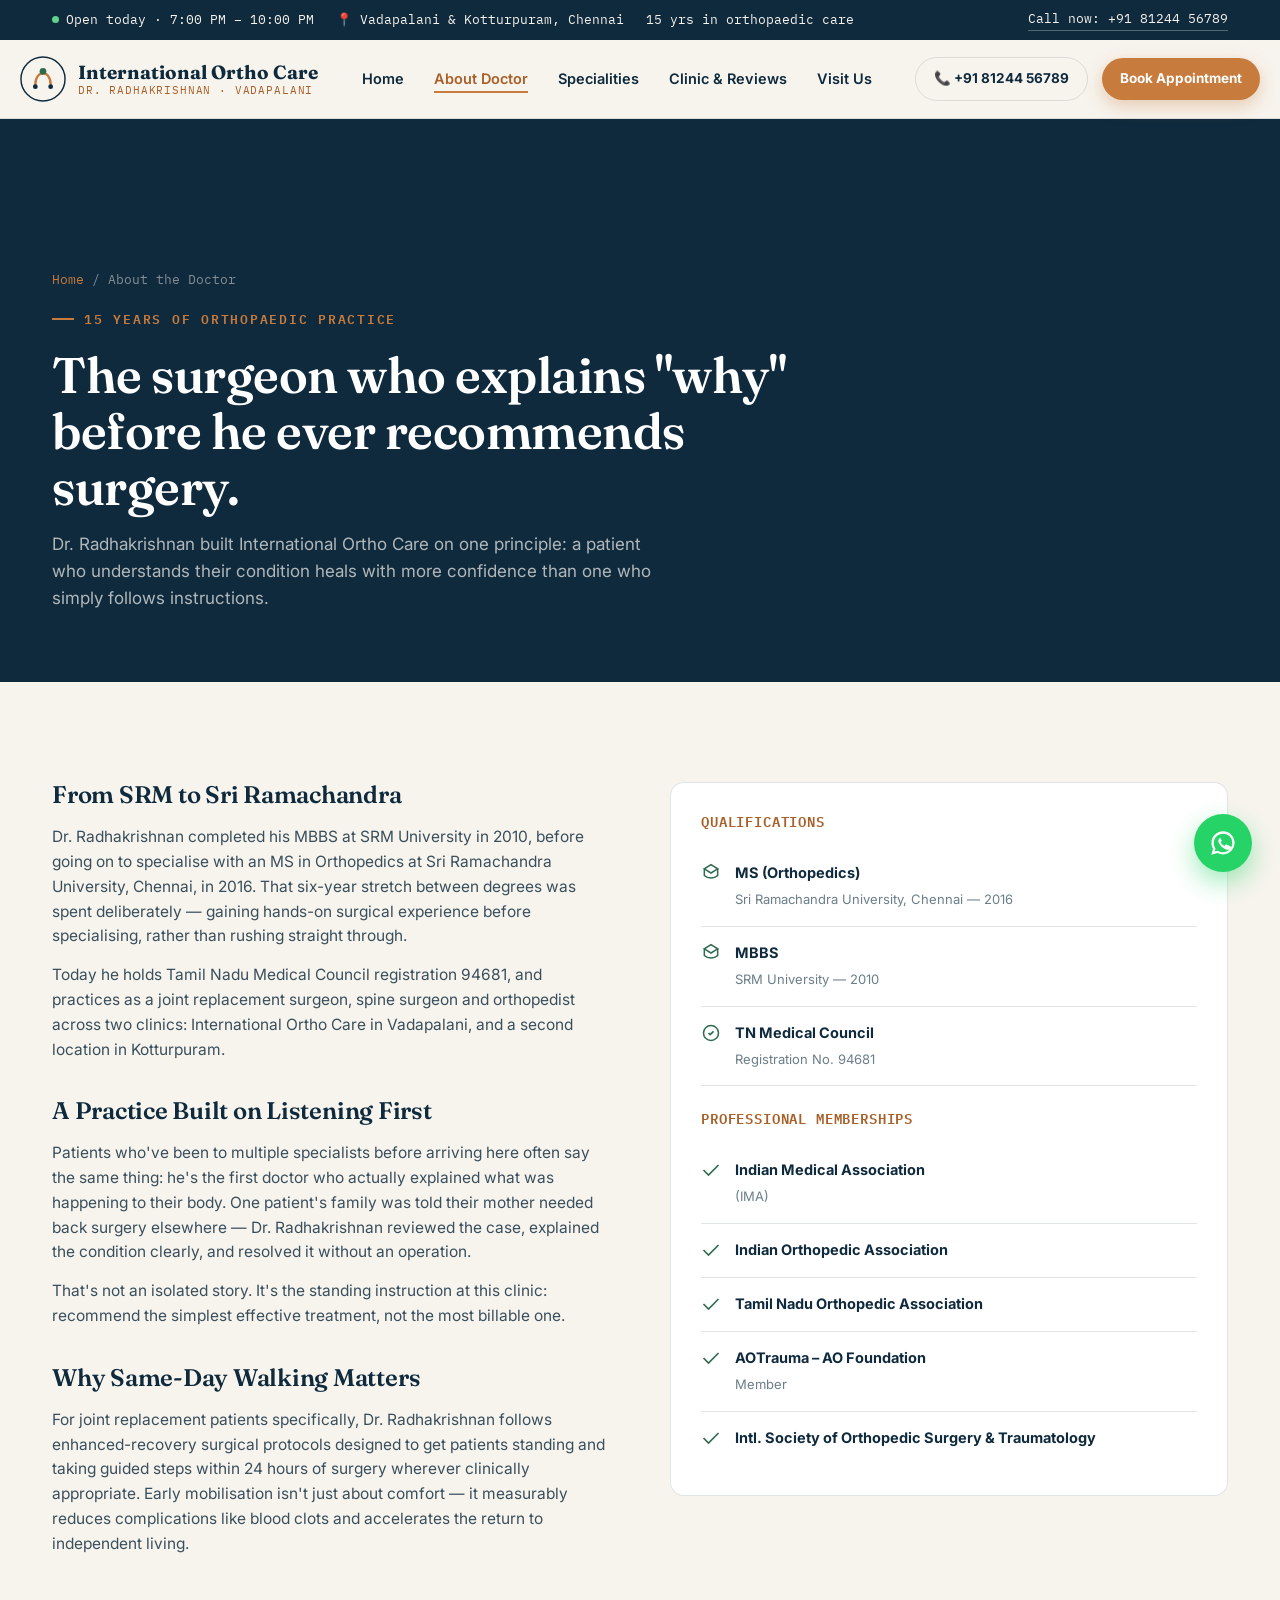
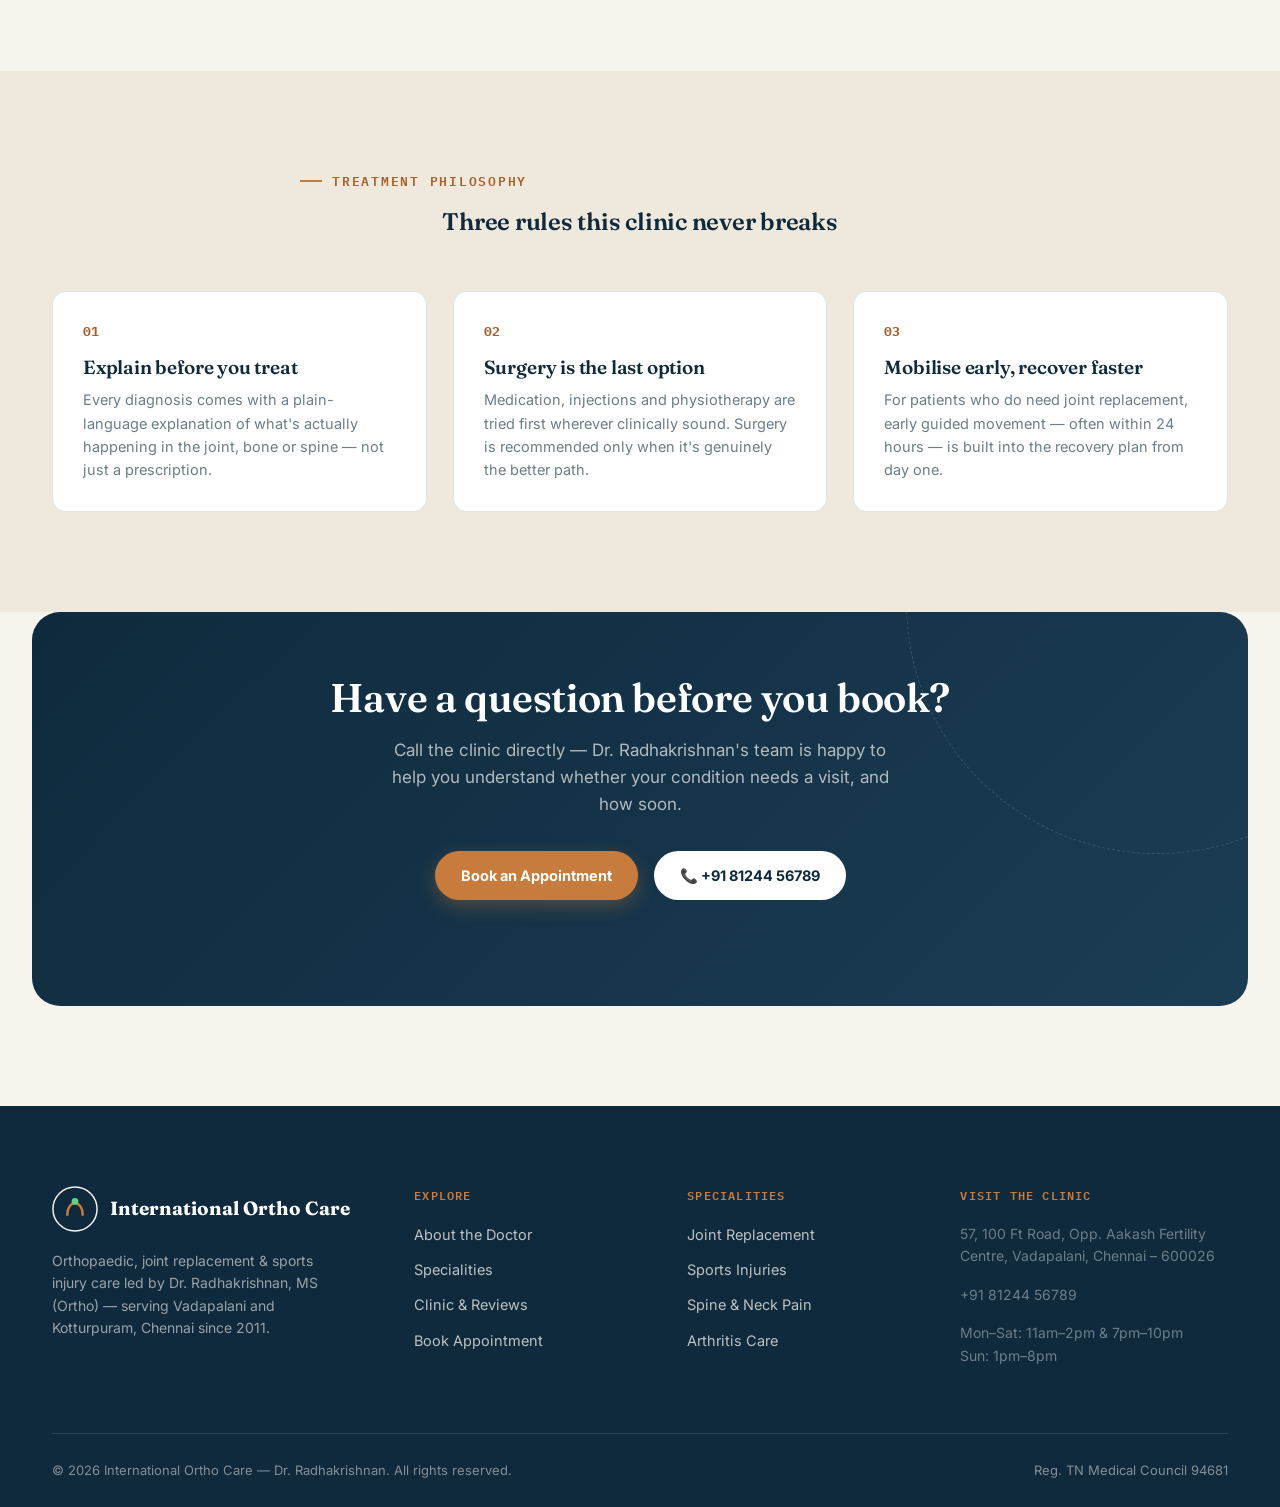
==== commit 542a45f7: "replaced phone number" ====
--- a/about.html
+++ b/about.html
@@ -148,7 +148,7 @@
           <span>📍 Vadapalani &amp; Kotturpuram, Chennai</span>
           <span>15 yrs in orthopaedic care</span>
         </div>
-        <a href="tel:+918124456789">Call now: +91 98843 29006</a>
+        <a href="tel:+918124456789">Call now: +91 81244 56789</a>
       </div>
     </div>
 
@@ -190,7 +190,7 @@
         </nav>
         <div class="nav-cta">
           <a href="tel:+918124456789" class="btn btn-ghost btn-sm"
-            >📞 +91 98843 29006</a
+            >📞 +91 81244 56789</a
           >
           <a href="contact.html#book" class="btn btn-primary btn-sm"
             >Book Appointment</a
@@ -224,7 +224,7 @@
         href="tel:+918124456789"
         class="btn btn-light btn-block"
         style="margin-bottom: 12px"
-        >📞 Call +91 98843 29006</a
+        >📞 Call +91 81244 56789</a
       >
       <a href="contact.html#book" class="btn btn-primary btn-block"
         >Book Appointment</a
@@ -468,7 +468,7 @@
               >Book an Appointment</a
             >
             <a href="tel:+918124456789" class="btn btn-light"
-              >📞 +91 98843 29006</a
+              >📞 +91 81244 56789</a
             >
           </div>
         </div>
@@ -536,7 +536,7 @@
               </p>
             </div>
             <div class="visit-row">
-              <a href="tel:+918124456789">+91 98843 29006</a>
+              <a href="tel:+918124456789">+91 81244 56789</a>
             </div>
             <div class="visit-row">
               <p>Mon–Sat: 11am–2pm &amp; 7pm–10pm<br />Sun: 1pm–8pm</p>
